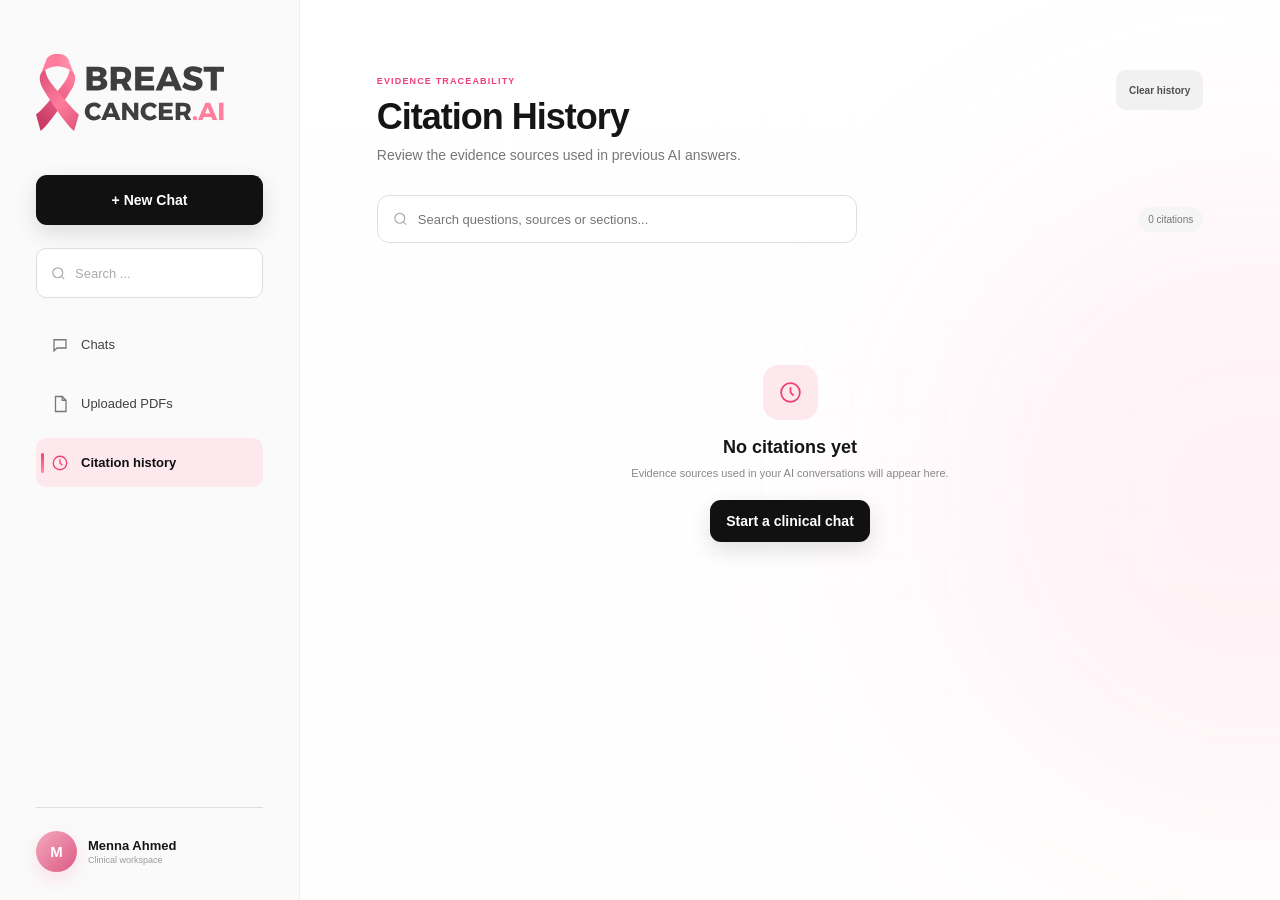
==== breast-cancer-ai-clean/citation-history.html @ dbe81b9f "feat(frontend): add clinical citation traceability log HTML markup" ====
<!DOCTYPE html>
<html lang="en">
<head>
  <meta charset="UTF-8">
  <meta name="viewport" content="width=device-width, initial-scale=1.0">
  <title>Citation History - Breast Cancer AI</title>
  <link rel="stylesheet" href="css/base.css">
  <link rel="stylesheet" href="css/library.css">
</head>
<body>
  <div class="app-shell">
    <aside class="sidebar">
      <div class="sidebar-top">
        <a class="sidebar-logo" href="home.html"><img src="assets/logo.svg" alt="Breast Cancer AI"></a>
        <a class="new-chat-button" href="home.html">+ New Chat</a>
        <label class="sidebar-search"><svg viewBox="0 0 24 24" fill="none" stroke="currentColor"><circle cx="11" cy="11" r="7"></circle><path d="M20 20L16.5 16.5"></path></svg><input type="text" placeholder="Search ..."></label>
        <nav class="sidebar-nav">
          <a class="nav-item" href="home.html"><svg viewBox="0 0 24 24" fill="none" stroke="currentColor"><path d="M4 5H20V16H8L4 20V5Z"></path></svg><span>Chats</span></a>
          <a class="nav-item" href="uploaded-pdfs.html"><svg viewBox="0 0 24 24" fill="none" stroke="currentColor"><path d="M6 2H15L20 7V22H6V2Z"></path><path d="M15 2V7H20"></path></svg><span>Uploaded PDFs</span></a>
          <a class="nav-item active" href="citation-history.html"><svg viewBox="0 0 24 24" fill="none" stroke="currentColor"><circle cx="12" cy="12" r="9"></circle><path d="M12 7V12L15 15"></path></svg><span>Citation history</span></a>
        </nav>
      </div>
      <div class="sidebar-bottom"><div class="user-avatar">M</div><div class="user-copy"><strong>Menna Ahmed</strong><span>Clinical workspace</span></div></div>
    </aside>

    <main class="library-main">
      <div class="ambient-grid"></div>
      <div class="library-glow"></div>
      <header class="library-header">
        <div><span class="eyebrow">EVIDENCE TRACEABILITY</span><h1>Citation History</h1><p>Review the evidence sources used in previous AI answers.</p></div>
        <button class="secondary-button clear-history" id="clearHistoryButton" type="button">Clear history</button>
      </header>

      <div class="library-toolbar">
        <label class="library-search"><svg viewBox="0 0 24 24" fill="none" stroke="currentColor"><circle cx="11" cy="11" r="7"></circle><path d="M20 20L16.5 16.5"></path></svg><input id="historySearch" type="text" placeholder="Search questions, sources or sections..."></label>
        <span class="count-pill" id="historyCount">0 citations</span>
      </div>

      <section class="history-list" id="historyList"></section>

      <section class="history-empty" id="historyEmpty">
        <div class="history-empty-icon"><svg viewBox="0 0 24 24" fill="none" stroke="currentColor"><circle cx="12" cy="12" r="9"></circle><path d="M12 7V12L15 15"></path></svg></div>
        <h2>No citations yet</h2>
        <p>Evidence sources used in your AI conversations will appear here.</p>
        <a class="new-chat-button compact" href="home.html">Start a clinical chat</a>
      </section>
    </main>
  </div>
  <script src="js/history.js"></script>
</body>
</html>
---- breast-cancer-ai-clean/css/base.css ----
:root {
  --accent: #ef4075;
  --accent-dark: #d92f68;
  --accent-soft: #fde8ee;
  --accent-softer: #fff5f8;
  --text: #151515;
  --muted: #7d7d7d;
  --border: rgba(18, 18, 18, 0.09);
  --success: #47b979;
  --sidebar-width: 300px;
}

* { box-sizing: border-box; margin: 0; padding: 0; }
html, body { width: 100%; min-height: 100%; }
body { font-family: Inter, ui-sans-serif, -apple-system, BlinkMacSystemFont, "Segoe UI", Arial, sans-serif; color: var(--text); background: #fff; -webkit-font-smoothing: antialiased; }
button, input, textarea { font: inherit; }
button { border: 0; cursor: pointer; }
a { color: inherit; text-decoration: none; }
svg { stroke-width: 1.7; }
::selection { background: rgba(239, 64, 117, 0.16); }

.app-shell { min-height: 100vh; width: 100%; display: flex; }
.sidebar { width: var(--sidebar-width); min-width: var(--sidebar-width); height: 100vh; padding: 54px 36px 28px; display: flex; flex-direction: column; justify-content: space-between; background: rgba(250,250,250,0.98); border-right: 1px solid #eee; position: relative; z-index: 40; }
.sidebar-top { min-height: 0; }
.sidebar-logo { display: block; margin-bottom: 44px; }
.sidebar-logo img { display: block; width: 188px; height: auto; transition: transform .2s ease; }
.sidebar-logo:hover img { transform: translateY(-1px); }
.new-chat-button { width: 100%; height: 50px; border-radius: 11px; display: flex; align-items: center; justify-content: center; background: #111; color: #fff; font-size: 14px; font-weight: 650; box-shadow: 0 8px 22px rgba(0,0,0,.12); transition: transform .2s ease, box-shadow .2s ease; }
.new-chat-button:hover { transform: translateY(-2px); box-shadow: 0 12px 28px rgba(0,0,0,.16); }
.new-chat-button.compact { width: fit-content; height: 42px; padding: 0 16px; margin: 18px auto 0; }
.sidebar-search { height: 50px; margin-top: 23px; padding: 0 13px; display: flex; align-items: center; gap: 8px; background: #fff; border: 1px solid #ddd; border-radius: 10px; transition: border-color .2s ease, box-shadow .2s ease; }
.sidebar-search:focus-within { border-color: rgba(239,64,117,.35); box-shadow: 0 8px 25px rgba(239,64,117,.07); }
.sidebar-search svg { width: 17px; height: 17px; color: #aaa; flex: 0 0 auto; }
.sidebar-search input { width: 100%; border: 0; outline: 0; background: transparent; font-size: 13px; color: #333; }
.sidebar-search input::placeholder { color: #aaa; }
.sidebar-nav { margin-top: 22px; display: flex; flex-direction: column; gap: 10px; }
.nav-item { position: relative; height: 49px; padding: 0 15px; border-radius: 10px; display: flex; align-items: center; gap: 12px; font-size: 13px; color: #414141; transition: background .2s ease, transform .2s ease; }
.nav-item svg { width: 18px; height: 18px; color: #777; }
.nav-item:hover { background: #f7eff2; transform: translateX(2px); }
.nav-item.active { background: var(--accent-soft); color: #111; font-weight: 650; }
.nav-item.active svg { color: var(--accent); }
.nav-item.active::before { content: ""; position: absolute; left: 5px; width: 3px; height: 20px; border-radius: 20px; background: linear-gradient(var(--accent), #ff8bad); }
.sidebar-bottom { padding-top: 23px; border-top: 1px solid #ddd; display: flex; align-items: center; }
.user-avatar { width: 41px; height: 41px; border-radius: 50%; display: flex; align-items: center; justify-content: center; background: linear-gradient(135deg,#f5a9bf,#dc5a85); color: #fff; font-size: 15px; font-weight: 700; box-shadow: 0 7px 18px rgba(239,64,117,.14); flex: 0 0 auto; }
.user-copy { margin-left: 11px; min-width: 0; display: flex; flex-direction: column; }
.user-copy strong { font-size: 13px; font-weight: 650; white-space: nowrap; }
.user-copy span { margin-top: 2px; font-size: 9px; color: #999; white-space: nowrap; }
.settings-button { margin-left: auto; }
.icon-button { width: 36px; height: 36px; border-radius: 50%; background: transparent; display: inline-flex; align-items: center; justify-content: center; color: #333; transition: background .2s ease, transform .2s ease; }
.icon-button:hover { background: #f3f3f3; transform: translateY(-1px); }
.icon-button svg { width: 21px; height: 21px; }
.settings-button { color: var(--accent); }
.send-button { width: 39px; height: 39px; border-radius: 50%; display: inline-flex; align-items: center; justify-content: center; background: linear-gradient(135deg, #e9306b, #f66f99); color: #fff; box-shadow: 0 8px 22px rgba(239,64,117,.25); transition: transform .2s ease, box-shadow .2s ease; }
.send-button:hover { transform: translateY(-1px) scale(1.03); box-shadow: 0 11px 26px rgba(239,64,117,.32); }
.send-button svg { width: 19px; height: 19px; }
.dark-button { height: 44px; padding: 0 15px; border-radius: 10px; display: inline-flex; align-items: center; gap: 7px; background: #383838; color: #fff; font-size: 12px; font-weight: 650; box-shadow: 0 8px 24px rgba(0,0,0,.12); transition: transform .2s ease, background .2s ease; }
.dark-button:hover { transform: translateY(-2px); background: #282828; }
.dark-button svg { width: 16px; height: 16px; }
.status-pill { height: 42px; padding: 0 14px; border-radius: 11px; border: 1px solid #e5e5e5; background: rgba(255,255,255,.84); display: inline-flex; align-items: center; gap: 7px; font-size: 11px; color: #777; backdrop-filter: blur(14px); }
.status-pill strong { color: #379665; }
.status-dot { width: 7px; height: 7px; border-radius: 50%; background: var(--success); box-shadow: 0 0 0 4px rgba(71,185,121,.1); flex: 0 0 auto; }
.ambient-grid { position: absolute; inset: 0; pointer-events: none; opacity: .55; background-image: linear-gradient(rgba(0,0,0,.018) 1px, transparent 1px), linear-gradient(90deg, rgba(0,0,0,.018) 1px, transparent 1px); background-size: 46px 46px; mask-image: radial-gradient(ellipse at center, black 0%, transparent 76%); }

.orb { position: relative; border-radius: 50%; overflow: hidden; background: radial-gradient(circle at 64% 30%, #fff 0%, #ffabc5 16%, #f1487f 39%, #c90056 58%, #7b7fab 79%, #f6769c 100%); box-shadow: 0 14px 45px rgba(239,64,117,.20); }
.orb-small { width: 60px; height: 60px; }
.orb-large { width: 150px; height: 150px; z-index: 3; animation: orbPulse 3.2s ease-in-out infinite; }
.orb-layer { position: absolute; inset: -22%; border-radius: 50%; }
.orb-layer-a { background: radial-gradient(circle at 72% 22%, rgba(255,255,255,.9), transparent 34%); animation: orbLayerA 5s ease-in-out infinite; }
.orb-layer-b { background: radial-gradient(circle at 28% 74%, rgba(76,77,148,.75), transparent 40%); animation: orbLayerB 6s ease-in-out infinite; }
.orb-highlight { position: absolute; width: 42%; height: 30%; top: 7%; left: 18%; border-radius: 50%; background: rgba(255,255,255,.6); filter: blur(12px); }
@keyframes orbPulse { 50% { transform: scale(1.025); } }
@keyframes orbLayerA { 50% { transform: translate(10px,8px) rotate(180deg) scale(1.18); } }
@keyframes orbLayerB { 50% { transform: translate(-12px,-8px) rotate(-180deg) scale(1.15); } }

.primary-button, .secondary-button { height: 40px; padding: 0 13px; border-radius: 10px; font-size: 10px; font-weight: 650; }
.primary-button { background: linear-gradient(135deg,#e93d73,#f6769b); color: #fff; box-shadow: 0 7px 20px rgba(239,64,117,.15); }
.secondary-button { background: #f1f1f1; color: #4f4f4f; }
.eyebrow { color: var(--accent); font-size: 9px; font-weight: 750; letter-spacing: 1.15px; }
.pdf-badge { width: 44px; height: 50px; border-radius: 8px; background: linear-gradient(145deg,#ed3f75,#fa85a7); color: #fff; display: flex; align-items: center; justify-content: center; font-size: 9px; font-weight: 750; box-shadow: 0 8px 20px rgba(239,64,117,.15); }
.pdf-badge.large { width: 53px; height: 61px; border-radius: 9px; }

@media (max-width: 900px) {
  .sidebar { display: none; }
  :root { --sidebar-width: 0px; }
}

@media (prefers-reduced-motion: reduce) {
  *, *::before, *::after { animation-duration: .01ms !important; animation-iteration-count: 1 !important; transition-duration: .01ms !important; }
}
---- breast-cancer-ai-clean/css/library.css ----
body { overflow-x: hidden; }
.library-main { position: relative; width: calc(100% - var(--sidebar-width)); min-height: 100vh; padding: 70px clamp(45px,6vw,100px) 80px; overflow: hidden; background: linear-gradient(180deg,#fff,#fffefe); }
.library-glow { position: fixed; width: 650px; height: 650px; top: 170px; right: -300px; border-radius: 50%; background: rgba(255,104,149,.08); filter: blur(120px); pointer-events: none; }
.library-header { position: relative; z-index: 2; display: flex; align-items: flex-start; justify-content: space-between; gap: 24px; }
.library-header h1 { margin-top: 8px; font-size: 36px; letter-spacing: -1px; }
.library-header p { margin-top: 9px; color: #777; font-size: 14px; }
.info-banner { position: relative; z-index: 2; margin-top: 40px; padding: 17px 20px; display: flex; align-items: center; gap: 13px; border: 1px solid rgba(239,64,117,.10); border-radius: 15px; background: linear-gradient(135deg,rgba(255,247,250,.86),rgba(255,255,255,.86)); }
.banner-icon { width: 39px; height: 39px; border-radius: 11px; display: flex; align-items: center; justify-content: center; background: var(--accent-soft); color: var(--accent); flex: 0 0 auto; }
.banner-icon svg { width: 19px; height: 19px; }
.info-banner strong { font-size: 13px; }
.info-banner p { margin-top: 3px; color: #858585; font-size: 11px; }
.library-toolbar { position: relative; z-index: 2; margin-top: 32px; display: flex; align-items: center; justify-content: space-between; gap: 20px; }
.library-search { width: min(480px,70%); height: 48px; padding: 0 14px; display: flex; align-items: center; border: 1px solid #dedede; border-radius: 12px; background: #fff; transition: border-color .2s ease, box-shadow .2s ease; }
.library-search:focus-within { border-color: rgba(239,64,117,.35); box-shadow: 0 8px 28px rgba(239,64,117,.07); }
.library-search svg { width: 18px; height: 18px; margin-right: 9px; color: #aaa; }
.library-search input { width: 100%; border: 0; outline: 0; background: transparent; font-size: 13px; }
.count-pill { padding: 7px 10px; border-radius: 100px; background: #f5f5f5; color: #777; font-size: 10px; }
.source-list { position: relative; z-index: 2; margin-top: 19px; display: flex; flex-direction: column; gap: 15px; }
.source-card { padding: 23px 24px; display: flex; align-items: center; justify-content: space-between; gap: 30px; border: 1px solid rgba(0,0,0,.075); border-radius: 18px; background: rgba(255,255,255,.85); box-shadow: 0 10px 35px rgba(0,0,0,.025); transition: transform .22s ease, border-color .22s ease, box-shadow .22s ease; }
.source-card:hover { transform: translateY(-3px); border-color: rgba(239,64,117,.20); box-shadow: 0 17px 45px rgba(0,0,0,.055); }
.source-card-main { flex: 1; display: flex; gap: 18px; }
.source-copy { flex: 1; }
.source-topline { display: flex; align-items: center; gap: 10px; }
.source-code { color: var(--accent); font-size: 9px; font-weight: 750; letter-spacing: .7px; }
.connected-pill { padding: 5px 8px; border-radius: 100px; display: inline-flex; align-items: center; gap: 5px; background: rgba(66,184,117,.09); color: #399866; font-size: 8px; font-weight: 650; }
.connected-pill i { width: 5px; height: 5px; border-radius: 50%; background: var(--success); }
.source-card h2 { margin-top: 8px; font-size: 18px; letter-spacing: -.3px; }
.source-card h3 { margin-top: 3px; color: #555; font-size: 12px; font-weight: 500; }
.source-card p { max-width: 620px; margin-top: 10px; color: #858585; font-size: 11px; line-height: 1.55; }
.source-meta { margin-top: 13px; display: flex; align-items: center; gap: 8px; color: #989898; font-size: 9px; }
.source-meta i { width: 3px; height: 3px; border-radius: 50%; background: #ccc; }
.source-actions { min-width: 165px; display: flex; flex-direction: column; gap: 8px; }
.ask-source-button { display: flex; align-items: center; justify-content: center; gap: 8px; }
.empty-search { display: none; position: relative; z-index: 2; margin-top: 55px; text-align: center; color: #888; font-size: 13px; }

.modal-backdrop { position: fixed; inset: 0; z-index: 100; display: grid; place-items: center; padding: 20px; background: rgba(10,10,10,.24); backdrop-filter: blur(8px); }
.modal-backdrop[hidden] { display: none; }
.modal-card { position: relative; width: min(460px,100%); padding: 28px; border: 1px solid rgba(255,255,255,.7); border-radius: 20px; background: rgba(255,255,255,.96); box-shadow: 0 25px 80px rgba(0,0,0,.16); }
.modal-close { position: absolute; top: 16px; right: 16px; width: 32px; height: 32px; border-radius: 50%; background: #f0f0f0; color: #555; font-size: 20px; }
.modal-card h2 { margin-top: 8px; font-size: 26px; }
.modal-card > p { margin-top: 12px; color: #666; font-size: 13px; line-height: 1.6; }
.modal-meta { margin-top: 20px; display: flex; flex-wrap: wrap; gap: 8px; }
.modal-meta span { padding: 7px 10px; border-radius: 100px; background: var(--accent-softer); color: var(--accent-dark); font-size: 9px; font-weight: 650; }

.clear-history { height: 40px; }
.history-list { position: relative; z-index: 2; margin-top: 22px; display: flex; flex-direction: column; gap: 13px; }
.history-card { padding: 18px 20px; display: grid; grid-template-columns: 1fr auto; column-gap: 25px; border: 1px solid rgba(0,0,0,.07); border-radius: 16px; background: rgba(255,255,255,.87); transition: transform .2s ease, border-color .2s ease, box-shadow .2s ease; }
.history-card:hover { transform: translateY(-2px); border-color: rgba(239,64,117,.18); box-shadow: 0 12px 35px rgba(0,0,0,.045); }
.history-time { color: #aaa; font-size: 9px; }
.history-question { margin-top: 7px; color: #282828; font-size: 13px; font-weight: 650; }
.history-chips { margin-top: 10px; display: flex; flex-wrap: wrap; gap: 6px; }
.history-chip { padding: 5px 8px; border: 1px solid rgba(239,64,117,.12); border-radius: 100px; background: #fff7f9; color: #da396d; font-size: 9px; font-weight: 650; }
.history-actions { display: flex; align-items: center; gap: 7px; }
.history-actions button { height: 35px; padding: 0 10px; border-radius: 9px; font-size: 9px; }
.copy-history { background: #f1f1f1; color: #555; }
.ask-again { background: var(--accent-soft); color: var(--accent-dark); }
.history-empty { position: relative; z-index: 2; max-width: 350px; margin: 100px auto 0; text-align: center; }
.history-empty[hidden] { display: none; }
.history-empty-icon { width: 55px; height: 55px; margin: 0 auto; border-radius: 16px; display: flex; align-items: center; justify-content: center; background: var(--accent-soft); color: var(--accent); }
.history-empty-icon svg { width: 25px; height: 25px; }
.history-empty h2 { margin-top: 17px; font-size: 18px; }
.history-empty p { margin-top: 7px; color: #888; font-size: 11px; line-height: 1.5; }
@media (max-width: 900px) { .library-main { width: 100%; padding: 50px 30px; } }
@media (max-width: 650px) { .library-header { flex-direction: column; } .source-card { flex-direction: column; align-items: stretch; } .source-actions { flex-direction: row; } .source-actions button { flex: 1; } .history-card { grid-template-columns: 1fr; row-gap: 15px; } .library-search { width: 100%; } }
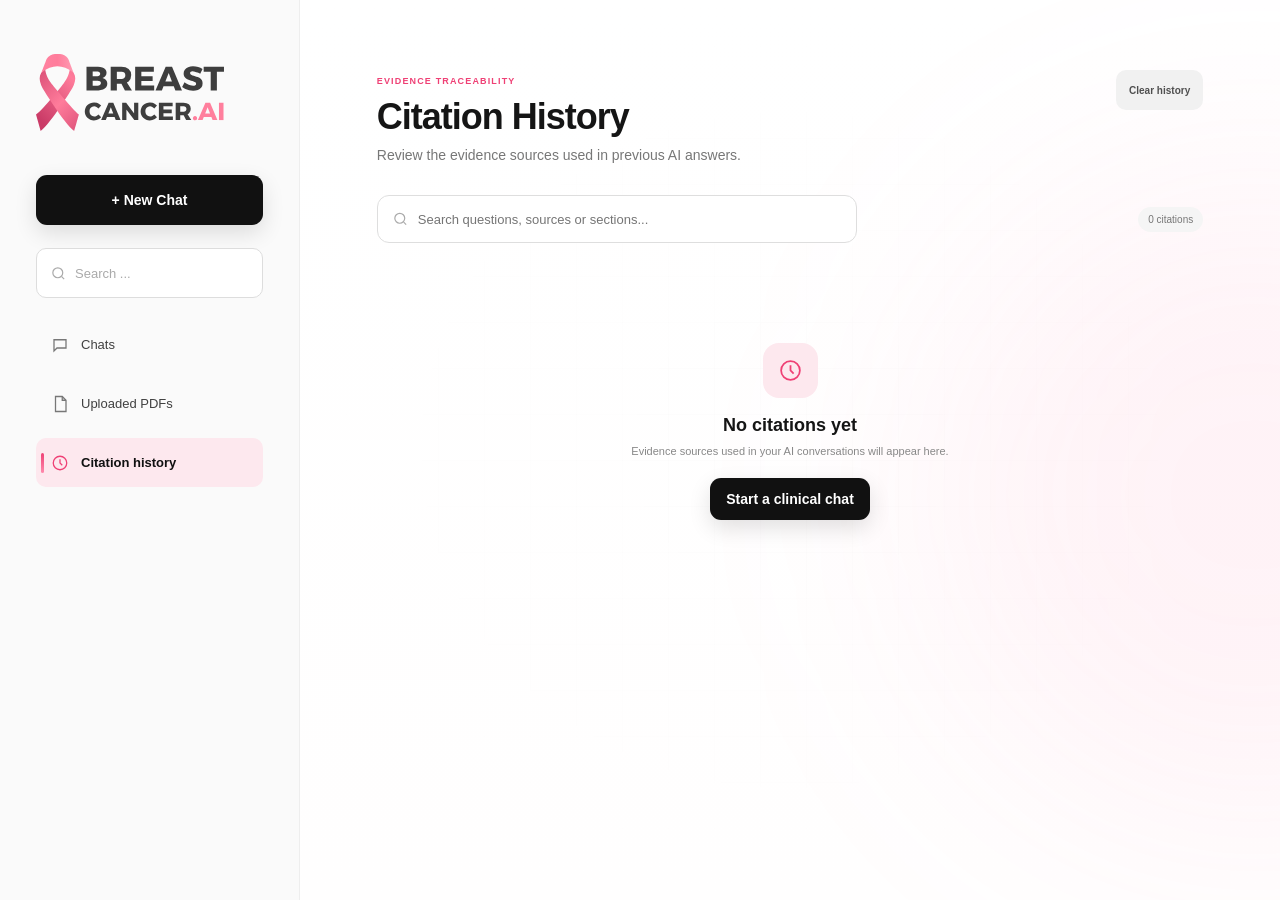
==== commit 0916cd39: "ui: remove source match percentage, remove profile avatar, and align home question to single line" ====
--- a/breast-cancer-ai-clean/citation-history.html
+++ b/breast-cancer-ai-clean/citation-history.html
@@ -20,7 +20,6 @@
           <a class="nav-item active" href="citation-history.html"><svg viewBox="0 0 24 24" fill="none" stroke="currentColor"><circle cx="12" cy="12" r="9"></circle><path d="M12 7V12L15 15"></path></svg><span>Citation history</span></a>
         </nav>
       </div>
-      <div class="sidebar-bottom"><div class="user-avatar">M</div><div class="user-copy"><strong>Menna Ahmed</strong><span>Clinical workspace</span></div></div>
     </aside>
 
     <main class="library-main">
